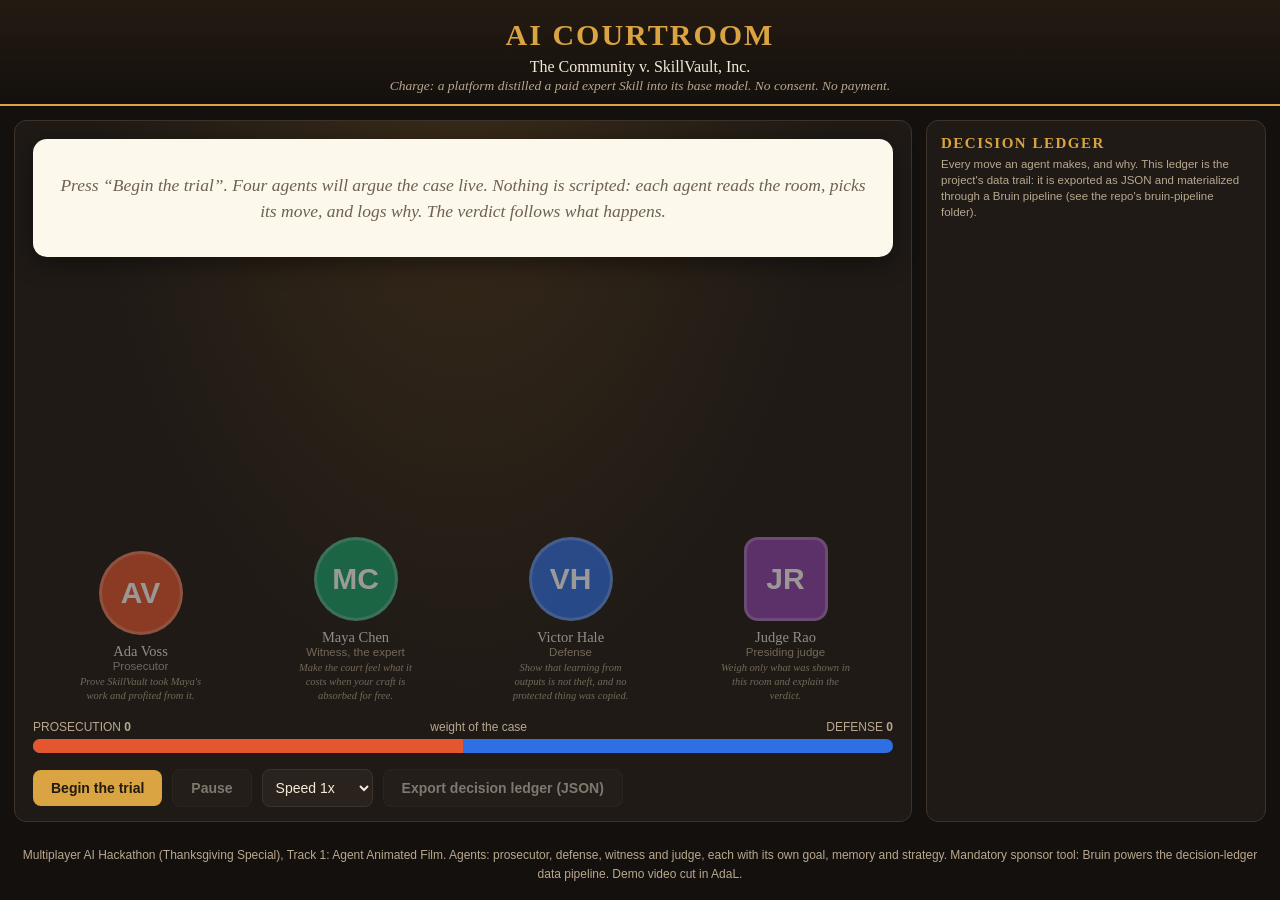
==== index.html @ 2c384d99 "AI Courtroom: multi-agent film for Multiplayer AI Hackathon" ====
<!DOCTYPE html>
<html lang="en">
<head>
<meta charset="UTF-8">
<meta name="viewport" content="width=device-width, initial-scale=1.0">
<title>AI Courtroom — Who Owns What an AI Learns From You?</title>
<style>
  :root {
    --bg: #14100d;
    --panel: #1f1a16;
    --panel2: #2a231d;
    --ink: #f3ead9;
    --muted: #b8a88f;
    --gold: #d9a441;
    --line: #3d332a;
  }
  * { box-sizing: border-box; margin: 0; padding: 0; }
  body {
    background: var(--bg);
    color: var(--ink);
    font-family: Georgia, "Times New Roman", serif;
    min-height: 100vh;
    display: flex;
    flex-direction: column;
  }
  header {
    text-align: center;
    padding: 18px 16px 10px;
    border-bottom: 2px solid var(--gold);
    background: linear-gradient(180deg, #241b12, var(--bg));
  }
  header h1 { font-size: 30px; letter-spacing: 2px; color: var(--gold); }
  header .case { margin-top: 6px; font-size: 16px; }
  header .charge { margin-top: 2px; font-size: 13.5px; color: var(--muted); font-style: italic; }
  main {
    flex: 1;
    display: grid;
    grid-template-columns: 1fr 340px;
    gap: 14px;
    padding: 14px;
    max-width: 1280px;
    width: 100%;
    margin: 0 auto;
  }
  @media (max-width: 900px) { main { grid-template-columns: 1fr; } }

  /* ---------- stage ---------- */
  .stage {
    background:
      radial-gradient(ellipse at 50% -10%, #3a2b18 0%, transparent 60%),
      var(--panel);
    border: 1px solid var(--line);
    border-radius: 12px;
    padding: 18px 18px 14px;
    display: flex;
    flex-direction: column;
    min-height: 560px;
  }
  .bubble {
    background: #fdf8ec;
    color: #221a10;
    border-radius: 14px;
    padding: 16px 18px;
    min-height: 118px;
    font-size: 17.5px;
    line-height: 1.5;
    position: relative;
    box-shadow: 0 6px 24px rgba(0,0,0,.45);
  }
  .bubble .who { font-size: 12.5px; font-weight: bold; letter-spacing: 1px; text-transform: uppercase; margin-bottom: 6px; }
  .bubble.idle { color: #6d6152; font-style: italic; display: flex; align-items: center; justify-content: center; text-align: center; }
  .floor {
    margin-top: auto;
    padding-top: 26px;
    display: flex;
    justify-content: space-around;
    align-items: flex-end;
  }
  .agent { text-align: center; width: 130px; transition: transform .35s ease, opacity .35s ease; opacity: .55; }
  .agent .avatar {
    width: 84px; height: 84px; margin: 0 auto;
    border-radius: 50%;
    display: flex; align-items: center; justify-content: center;
    font-size: 30px; font-weight: bold; color: #fff;
    border: 3px solid rgba(255,255,255,.25);
    font-family: Helvetica, Arial, sans-serif;
  }
  .agent .name { margin-top: 8px; font-size: 14.5px; }
  .agent .role { font-size: 11.5px; color: var(--muted); font-family: Helvetica, Arial, sans-serif; }
  .agent .goal { font-size: 10.5px; color: var(--muted); font-style: italic; margin-top: 3px; line-height: 1.35; }
  .agent.speaking { opacity: 1; transform: translateY(-14px) scale(1.07); }
  .agent.speaking .avatar { animation: bob 0.9s ease-in-out infinite; box-shadow: 0 0 0 4px var(--gold), 0 10px 26px rgba(0,0,0,.5); }
  @keyframes bob { 0%,100% { transform: translateY(0); } 50% { transform: translateY(-5px); } }
  .agent.judge .avatar { border-radius: 14px; }

  /* ---------- score ---------- */
  .scorewrap { margin-top: 16px; }
  .scorelabels { display: flex; justify-content: space-between; font-family: Helvetica, Arial, sans-serif; font-size: 12px; color: var(--muted); margin-bottom: 5px; }
  .scorebar { height: 14px; background: #2e6fe4; border-radius: 7px; overflow: hidden; }
  .scorebar .pros { height: 100%; background: #e4572e; width: 50%; transition: width .6s ease; }

  /* ---------- controls ---------- */
  .controls { display: flex; gap: 10px; flex-wrap: wrap; margin-top: 16px; align-items: center; }
  button {
    font-family: Helvetica, Arial, sans-serif;
    font-size: 14px; font-weight: bold;
    background: var(--gold); color: #221a10;
    border: none; border-radius: 8px;
    padding: 10px 18px; cursor: pointer;
  }
  button.secondary { background: var(--panel2); color: var(--ink); border: 1px solid var(--line); }
  button:disabled { opacity: .45; cursor: default; }
  select {
    font-family: Helvetica, Arial, sans-serif; font-size: 14px;
    background: var(--panel2); color: var(--ink);
    border: 1px solid var(--line); border-radius: 8px; padding: 9px;
  }
  .status { font-family: Helvetica, Arial, sans-serif; font-size: 12.5px; color: var(--muted); }

  /* ---------- ledger ---------- */
  .ledger {
    background: var(--panel);
    border: 1px solid var(--line);
    border-radius: 12px;
    padding: 14px;
    display: flex; flex-direction: column;
    max-height: 100%;
  }
  .ledger h2 { font-size: 15px; letter-spacing: 1.5px; color: var(--gold); margin-bottom: 4px; }
  .ledger .sub { font-size: 11.5px; color: var(--muted); font-family: Helvetica, Arial, sans-serif; margin-bottom: 10px; line-height: 1.4; }
  .entries { overflow-y: auto; display: flex; flex-direction: column; gap: 9px; padding-right: 4px; }
  .entry {
    background: var(--panel2);
    border-left: 4px solid var(--muted);
    border-radius: 6px;
    padding: 8px 10px;
    font-family: Helvetica, Arial, sans-serif;
    animation: slidein .3s ease;
  }
  @keyframes slidein { from { opacity: 0; transform: translateX(12px); } to { opacity: 1; transform: none; } }
  .entry .d { font-size: 13px; font-weight: bold; }
  .entry .w { font-size: 11.5px; color: var(--muted); margin-top: 2px; line-height: 1.4; }
  .entry .k { font-size: 10px; letter-spacing: 1px; text-transform: uppercase; color: var(--gold); }

  /* ---------- verdict ---------- */
  .verdict {
    display: none;
    margin-top: 16px;
    border: 2px solid var(--gold);
    border-radius: 12px;
    padding: 18px;
    text-align: center;
    background: #241b12;
  }
  .verdict.show { display: block; animation: slidein .4s ease; }
  .verdict .stamp {
    display: inline-block;
    font-size: 26px; font-weight: bold; letter-spacing: 3px;
    color: var(--gold);
    border: 3px solid var(--gold); border-radius: 8px;
    padding: 6px 18px; transform: rotate(-2deg);
    margin-bottom: 10px;
  }
  .verdict p { font-size: 15px; line-height: 1.55; text-align: left; }
  footer {
    text-align: center; padding: 10px 16px 16px;
    font-family: Helvetica, Arial, sans-serif; font-size: 12px; color: var(--muted); line-height: 1.6;
  }
</style>
</head>
<body>
<header>
  <h1>AI COURTROOM</h1>
  <div class="case" id="caseTitle"></div>
  <div class="charge" id="caseCharge"></div>
</header>

<main>
  <section class="stage">
    <div class="bubble idle" id="bubble">Press “Begin the trial”. Four agents will argue the case live. Nothing is scripted: each agent reads the room, picks its move, and logs why. The verdict follows what happens.</div>
    <div class="floor" id="floor"></div>
    <div class="scorewrap">
      <div class="scorelabels">
        <span>PROSECUTION <b id="prosScore">0</b></span>
        <span>weight of the case</span>
        <span>DEFENSE <b id="defScore">0</b></span>
      </div>
      <div class="scorebar"><div class="pros" id="prosBar"></div></div>
    </div>
    <div class="controls">
      <button id="startBtn">Begin the trial</button>
      <button id="pauseBtn" class="secondary" disabled>Pause</button>
      <select id="speed">
        <option value="3800">Speed 1x</option>
        <option value="2200">Speed 1.7x</option>
        <option value="1200">Speed 3x</option>
      </select>
      <button id="exportBtn" class="secondary" disabled>Export decision ledger (JSON)</button>
      <span class="status" id="status"></span>
    </div>
    <div class="verdict" id="verdictBox">
      <div class="stamp" id="verdictStamp"></div>
      <p id="verdictText"></p>
    </div>
  </section>

  <aside class="ledger">
    <h2>DECISION LEDGER</h2>
    <div class="sub">Every move an agent makes, and why. This ledger is the project's data trail: it is exported as JSON and materialized through a Bruin pipeline (see the repo's bruin-pipeline folder).</div>
    <div class="entries" id="entries"></div>
  </aside>
</main>

<footer>
  Multiplayer AI Hackathon (Thanksgiving Special), Track 1: Agent Animated Film.
  Agents: prosecutor, defense, witness and judge, each with its own goal, memory and strategy.
  Mandatory sponsor tool: Bruin powers the decision-ledger data pipeline. Demo video cut in AdaL.
</footer>

<script src="engine.js"></script>
<script>
  const AGENT_META = {
    judge:      { initials: "JR", color: "#8e44ad", label: "Judge Rao, presiding" },
    prosecutor: { initials: "AV", color: "#e4572e", label: "Ada Voss, Prosecutor" },
    defense:    { initials: "VH", color: "#2e6fe4", label: "Victor Hale, Defense" },
    witness:    { initials: "MC", color: "#17a06b", label: "Maya Chen, Witness" },
  };
  const ORDER = ["prosecutor", "witness", "defense", "judge"];

  const floor = document.getElementById("floor");
  const bubble = document.getElementById("bubble");
  const entries = document.getElementById("entries");
  const startBtn = document.getElementById("startBtn");
  const pauseBtn = document.getElementById("pauseBtn");
  const exportBtn = document.getElementById("exportBtn");
  const speedSel = document.getElementById("speed");
  const statusEl = document.getElementById("status");
  const verdictBox = document.getElementById("verdictBox");

  let trial = null, idx = 0, timer = null, paused = false;

  // Build the cast once from a probe run (agent metadata is static).
  const probe = window.CourtEngine.runTrial(1);
  document.getElementById("caseTitle").textContent = probe.caseTitle;
  document.getElementById("caseCharge").textContent =
    "Charge: a platform distilled a paid expert Skill into its base model. No consent. No payment.";
  for (const id of ORDER) {
    const a = probe.agents.find((x) => x.id === id);
    const meta = AGENT_META[id];
    const div = document.createElement("div");
    div.className = "agent" + (id === "judge" ? " judge" : "");
    div.id = "agent-" + id;
    div.innerHTML =
      '<div class="avatar" style="background:' + meta.color + '">' + meta.initials + "</div>" +
      '<div class="name">' + a.name + "</div>" +
      '<div class="role">' + a.role + "</div>" +
      '<div class="goal">' + a.goal + "</div>";
    floor.appendChild(div);
  }

  function setScore(pros, def) {
    document.getElementById("prosScore").textContent = pros;
    document.getElementById("defScore").textContent = def;
    const total = pros + def;
    document.getElementById("prosBar").style.width =
      (total === 0 ? 50 : Math.round((pros / total) * 100)) + "%";
  }

  function playStep() {
    if (!trial || idx >= trial.steps.length) { finish(); return; }
    const s = trial.steps[idx];
    const meta = AGENT_META[s.agent];
    document.querySelectorAll(".agent").forEach((el) => el.classList.remove("speaking"));
    document.getElementById("agent-" + s.agent).classList.add("speaking");
    bubble.classList.remove("idle");
    bubble.innerHTML = "";
    const who = document.createElement("div");
    who.className = "who";
    who.style.color = meta.color;
    who.textContent = meta.label + " · " + s.kind;
    const txt = document.createElement("div");
    txt.textContent = s.text;
    bubble.appendChild(who);
    bubble.appendChild(txt);

    const e = document.createElement("div");
    e.className = "entry";
    e.style.borderLeftColor = meta.color;
    e.innerHTML =
      '<div class="k">' + s.agent + " · " + s.kind + "</div>" +
      '<div class="d"></div><div class="w"></div>';
    e.querySelector(".d").textContent = "Decision: " + s.decision;
    e.querySelector(".w").textContent = "Why: " + s.why;
    entries.appendChild(e);
    entries.scrollTop = entries.scrollHeight;

    setScore(s.pros, s.def);
    idx += 1;
    statusEl.textContent = "Step " + idx + " of " + trial.steps.length;
    timer = setTimeout(playStep, parseInt(speedSel.value, 10));
  }

  function finish() {
    clearTimeout(timer);
    document.querySelectorAll(".agent").forEach((el) => el.classList.remove("speaking"));
    document.getElementById("agent-judge").classList.add("speaking");
    const last = trial.steps[trial.steps.length - 1];
    document.getElementById("verdictStamp").textContent = trial.verdict;
    document.getElementById("verdictText").textContent = last.text;
    verdictBox.classList.add("show");
    startBtn.disabled = false;
    startBtn.textContent = "Run it again (new deliberation)";
    pauseBtn.disabled = true;
    exportBtn.disabled = false;
    statusEl.textContent = "Verdict reached. Run it again: the same setup can end differently.";
  }

  startBtn.addEventListener("click", () => {
    clearTimeout(timer);
    const seed = Math.floor(Math.random() * 100000) + 1;
    trial = window.CourtEngine.runTrial(seed);
    idx = 0; paused = false;
    entries.innerHTML = "";
    verdictBox.classList.remove("show");
    setScore(0, 0);
    startBtn.disabled = true;
    pauseBtn.disabled = false;
    pauseBtn.textContent = "Pause";
    exportBtn.disabled = true;
    statusEl.textContent = "Trial in session, seed " + seed;
    playStep();
  });

  pauseBtn.addEventListener("click", () => {
    if (!trial) return;
    if (paused) {
      paused = false;
      pauseBtn.textContent = "Pause";
      timer = setTimeout(playStep, 600);
    } else {
      paused = true;
      pauseBtn.textContent = "Resume";
      clearTimeout(timer);
    }
  });

  exportBtn.addEventListener("click", () => {
    if (!trial) return;
    const payload = {
      case: trial.caseTitle,
      seed: trial.seed,
      verdict: trial.verdict,
      margin: trial.margin,
      decisions: trial.steps.map((s) => ({
        step: s.n, agent: s.agent, kind: s.kind,
        decision: s.decision, why: s.why,
        pros_score: s.pros, def_score: s.def,
      })),
    };
    const blob = new Blob([JSON.stringify(payload, null, 2)], { type: "application/json" });
    const a = document.createElement("a");
    a.href = URL.createObjectURL(blob);
    a.download = "decisions.json";
    a.click();
    URL.revokeObjectURL(a.href);
  });
</script>
</body>
</html>
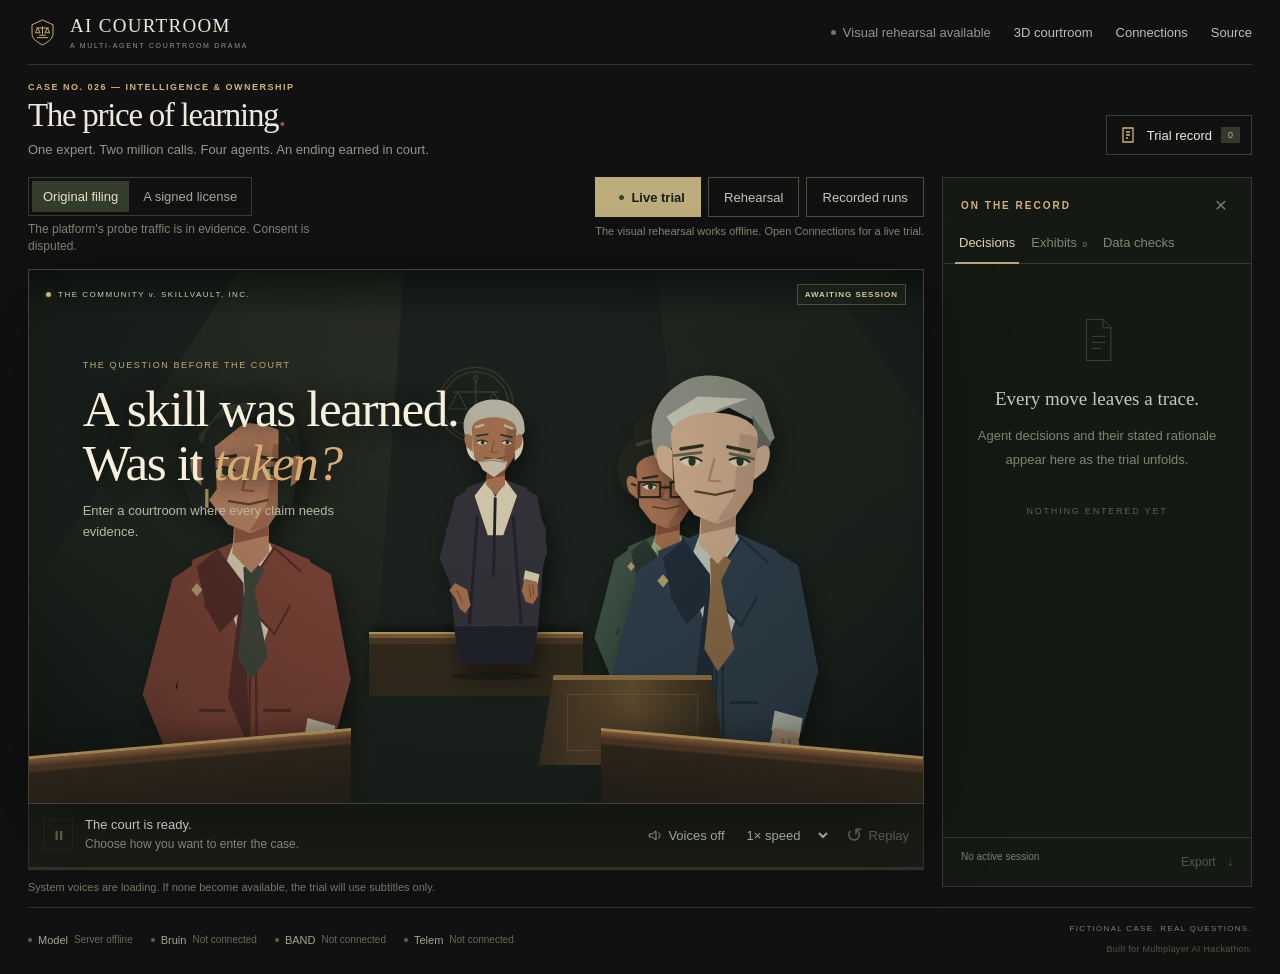
==== commit 2d65455c: "Add auditable courtroom runtime and evidence-gated decisions Add real model decision workers, verifi" ====
--- a/index.html
+++ b/index.html
@@ -1,369 +1,48 @@
-<!DOCTYPE html>
+<!doctype html>
 <html lang="en">
 <head>
-<meta charset="UTF-8">
-<meta name="viewport" content="width=device-width, initial-scale=1.0">
-<title>AI Courtroom — Who Owns What an AI Learns From You?</title>
-<style>
-  :root {
-    --bg: #14100d;
-    --panel: #1f1a16;
-    --panel2: #2a231d;
-    --ink: #f3ead9;
-    --muted: #b8a88f;
-    --gold: #d9a441;
-    --line: #3d332a;
-  }
-  * { box-sizing: border-box; margin: 0; padding: 0; }
-  body {
-    background: var(--bg);
-    color: var(--ink);
-    font-family: Georgia, "Times New Roman", serif;
-    min-height: 100vh;
-    display: flex;
-    flex-direction: column;
-  }
-  header {
-    text-align: center;
-    padding: 18px 16px 10px;
-    border-bottom: 2px solid var(--gold);
-    background: linear-gradient(180deg, #241b12, var(--bg));
-  }
-  header h1 { font-size: 30px; letter-spacing: 2px; color: var(--gold); }
-  header .case { margin-top: 6px; font-size: 16px; }
-  header .charge { margin-top: 2px; font-size: 13.5px; color: var(--muted); font-style: italic; }
-  main {
-    flex: 1;
-    display: grid;
-    grid-template-columns: 1fr 340px;
-    gap: 14px;
-    padding: 14px;
-    max-width: 1280px;
-    width: 100%;
-    margin: 0 auto;
-  }
-  @media (max-width: 900px) { main { grid-template-columns: 1fr; } }
-
-  /* ---------- stage ---------- */
-  .stage {
-    background:
-      radial-gradient(ellipse at 50% -10%, #3a2b18 0%, transparent 60%),
-      var(--panel);
-    border: 1px solid var(--line);
-    border-radius: 12px;
-    padding: 18px 18px 14px;
-    display: flex;
-    flex-direction: column;
-    min-height: 560px;
-  }
-  .bubble {
-    background: #fdf8ec;
-    color: #221a10;
-    border-radius: 14px;
-    padding: 16px 18px;
-    min-height: 118px;
-    font-size: 17.5px;
-    line-height: 1.5;
-    position: relative;
-    box-shadow: 0 6px 24px rgba(0,0,0,.45);
-  }
-  .bubble .who { font-size: 12.5px; font-weight: bold; letter-spacing: 1px; text-transform: uppercase; margin-bottom: 6px; }
-  .bubble.idle { color: #6d6152; font-style: italic; display: flex; align-items: center; justify-content: center; text-align: center; }
-  .floor {
-    margin-top: auto;
-    padding-top: 26px;
-    display: flex;
-    justify-content: space-around;
-    align-items: flex-end;
-  }
-  .agent { text-align: center; width: 130px; transition: transform .35s ease, opacity .35s ease; opacity: .55; }
-  .agent .avatar {
-    width: 84px; height: 84px; margin: 0 auto;
-    border-radius: 50%;
-    display: flex; align-items: center; justify-content: center;
-    font-size: 30px; font-weight: bold; color: #fff;
-    border: 3px solid rgba(255,255,255,.25);
-    font-family: Helvetica, Arial, sans-serif;
-  }
-  .agent .name { margin-top: 8px; font-size: 14.5px; }
-  .agent .role { font-size: 11.5px; color: var(--muted); font-family: Helvetica, Arial, sans-serif; }
-  .agent .goal { font-size: 10.5px; color: var(--muted); font-style: italic; margin-top: 3px; line-height: 1.35; }
-  .agent.speaking { opacity: 1; transform: translateY(-14px) scale(1.07); }
-  .agent.speaking .avatar { animation: bob 0.9s ease-in-out infinite; box-shadow: 0 0 0 4px var(--gold), 0 10px 26px rgba(0,0,0,.5); }
-  @keyframes bob { 0%,100% { transform: translateY(0); } 50% { transform: translateY(-5px); } }
-  .agent.judge .avatar { border-radius: 14px; }
-
-  /* ---------- score ---------- */
-  .scorewrap { margin-top: 16px; }
-  .scorelabels { display: flex; justify-content: space-between; font-family: Helvetica, Arial, sans-serif; font-size: 12px; color: var(--muted); margin-bottom: 5px; }
-  .scorebar { height: 14px; background: #2e6fe4; border-radius: 7px; overflow: hidden; }
-  .scorebar .pros { height: 100%; background: #e4572e; width: 50%; transition: width .6s ease; }
-
-  /* ---------- controls ---------- */
-  .controls { display: flex; gap: 10px; flex-wrap: wrap; margin-top: 16px; align-items: center; }
-  button {
-    font-family: Helvetica, Arial, sans-serif;
-    font-size: 14px; font-weight: bold;
-    background: var(--gold); color: #221a10;
-    border: none; border-radius: 8px;
-    padding: 10px 18px; cursor: pointer;
-  }
-  button.secondary { background: var(--panel2); color: var(--ink); border: 1px solid var(--line); }
-  button:disabled { opacity: .45; cursor: default; }
-  select {
-    font-family: Helvetica, Arial, sans-serif; font-size: 14px;
-    background: var(--panel2); color: var(--ink);
-    border: 1px solid var(--line); border-radius: 8px; padding: 9px;
-  }
-  .status { font-family: Helvetica, Arial, sans-serif; font-size: 12.5px; color: var(--muted); }
-
-  /* ---------- ledger ---------- */
-  .ledger {
-    background: var(--panel);
-    border: 1px solid var(--line);
-    border-radius: 12px;
-    padding: 14px;
-    display: flex; flex-direction: column;
-    max-height: 100%;
-  }
-  .ledger h2 { font-size: 15px; letter-spacing: 1.5px; color: var(--gold); margin-bottom: 4px; }
-  .ledger .sub { font-size: 11.5px; color: var(--muted); font-family: Helvetica, Arial, sans-serif; margin-bottom: 10px; line-height: 1.4; }
-  .entries { overflow-y: auto; display: flex; flex-direction: column; gap: 9px; padding-right: 4px; }
-  .entry {
-    background: var(--panel2);
-    border-left: 4px solid var(--muted);
-    border-radius: 6px;
-    padding: 8px 10px;
-    font-family: Helvetica, Arial, sans-serif;
-    animation: slidein .3s ease;
-  }
-  @keyframes slidein { from { opacity: 0; transform: translateX(12px); } to { opacity: 1; transform: none; } }
-  .entry .d { font-size: 13px; font-weight: bold; }
-  .entry .w { font-size: 11.5px; color: var(--muted); margin-top: 2px; line-height: 1.4; }
-  .entry .k { font-size: 10px; letter-spacing: 1px; text-transform: uppercase; color: var(--gold); }
-
-  /* ---------- verdict ---------- */
-  .verdict {
-    display: none;
-    margin-top: 16px;
-    border: 2px solid var(--gold);
-    border-radius: 12px;
-    padding: 18px;
-    text-align: center;
-    background: #241b12;
-  }
-  .verdict.show { display: block; animation: slidein .4s ease; }
-  .verdict .stamp {
-    display: inline-block;
-    font-size: 26px; font-weight: bold; letter-spacing: 3px;
-    color: var(--gold);
-    border: 3px solid var(--gold); border-radius: 8px;
-    padding: 6px 18px; transform: rotate(-2deg);
-    margin-bottom: 10px;
-  }
-  .verdict p { font-size: 15px; line-height: 1.55; text-align: left; }
-  footer {
-    text-align: center; padding: 10px 16px 16px;
-    font-family: Helvetica, Arial, sans-serif; font-size: 12px; color: var(--muted); line-height: 1.6;
-  }
-</style>
+  <meta charset="utf-8">
+  <meta name="viewport" content="width=device-width,initial-scale=1">
+  <meta name="theme-color" content="#10100f">
+  <title>AI Courtroom — The price of learning</title>
+  <link rel="stylesheet" href="style.css">
+  <script src="app.js" defer></script>
 </head>
 <body>
-<header>
-  <h1>AI COURTROOM</h1>
-  <div class="case" id="caseTitle"></div>
-  <div class="charge" id="caseCharge"></div>
-</header>
-
-<main>
-  <section class="stage">
-    <div class="bubble idle" id="bubble">Press “Begin the trial”. Four agents will argue the case live. Nothing is scripted: each agent reads the room, picks its move, and logs why. The verdict follows what happens.</div>
-    <div class="floor" id="floor"></div>
-    <div class="scorewrap">
-      <div class="scorelabels">
-        <span>PROSECUTION <b id="prosScore">0</b></span>
-        <span>weight of the case</span>
-        <span>DEFENSE <b id="defScore">0</b></span>
+  <div class="app-shell">
+    <header class="masthead">
+      <a class="brand" href="/" aria-label="AI Courtroom home"><svg viewBox="0 0 36 36" aria-hidden="true"><path d="m18 3 13 6v11c0 6-5 10-13 14C10 30 5 26 5 20V9Z"/><path d="M11 25h14M14 22h8M18 11v10M10 13h16M12 13l-3 6h6ZM24 13l-3 6h6Z"/></svg><span>AI <strong>COURTROOM</strong><small>A MULTI-AGENT COURTROOM DRAMA</small></span></a>
+      <nav class="header-actions" aria-label="Project navigation"><span class="connection-state" id="connectionState"><i></i>Checking connection</span><a href="/assets/holo.html" target="_blank" rel="noopener noreferrer" class="quiet-link">3D courtroom</a><a href="/setup.html" class="quiet-link">Connections</a><a href="https://github.com/kokiainet/ai-courtroom" target="_blank" rel="noopener noreferrer" class="quiet-link github-link">Source</a></nav>
+    </header>
+    <main>
+      <div class="case-heading"><div><p class="eyebrow">CASE NO. 026 — INTELLIGENCE & OWNERSHIP</p><h1>The price of learning<span>.</span></h1><p class="case-deck">One expert. Two million calls. Four agents. An ending earned in court.</p></div><button class="record-toggle" id="recordToggle" aria-expanded="true" aria-controls="trialRecord"><svg viewBox="0 0 20 20" aria-hidden="true"><path d="M5 3h10v14H5zM8 7h4M8 10h4M8 13h2"/></svg><span>Trial record</span><span class="record-count" id="recordCount">0</span></button></div>
+      <div class="experience" id="experience">
+        <section class="screen-column" aria-label="Courtroom theater">
+          <div class="cinema" id="cinema" data-camera="wide" data-pose="idle">
+            <div class="courtroom-background" aria-hidden="true"></div><div class="light-beam beam-one" aria-hidden="true"></div><div class="light-beam beam-two" aria-hidden="true"></div><div class="vignette" aria-hidden="true"></div>
+            <div class="screen-topline"><span class="session-label"><i></i>THE COMMUNITY v. SKILLVAULT, INC.</span><span class="mode-badge" id="modeBadge">AWAITING SESSION</span></div>
+            <div class="opening-copy" id="openingCopy"><p>THE QUESTION BEFORE THE COURT</p><h2>A skill was learned.<br>Was it <em>taken?</em></h2><span>Enter a courtroom where every claim needs evidence.</span></div>
+            <div class="court-seal" aria-hidden="true"><svg viewBox="0 0 120 120"><circle cx="60" cy="60" r="50"/><circle cx="60" cy="60" r="44"/><path d="M60 28v58M34 84h52M43 91h34M29 43h62M36 43 24 66h24ZM84 43 72 66h24Z"/><path d="m60 20 3 5-3 5-3-5Z"/></svg></div>
+            <div class="cast" id="cast" aria-hidden="true"></div>
+            <div class="witness-stand" aria-hidden="true"><span></span></div><div class="judge-bench" aria-hidden="true"></div><div class="foreground-benches" aria-hidden="true"><span></span><span></span></div>
+            <aside class="projection" id="projection" aria-label="Exhibit on screen" hidden><div class="projection-top"><span>EXHIBIT <b id="exhibitNumber">01</b></span><span id="exhibitType">CASE MATERIAL</span></div><div class="exhibit-symbol" id="exhibitSymbol" aria-hidden="true">⌁</div><h3 id="exhibitTitle"></h3><p id="exhibitQuote"></p><span class="exhibit-status" id="exhibitStatus"></span></aside>
+            <div class="dramatic-cue" id="dramaticCue" aria-hidden="true"></div>
+            <div class="dialogue" id="dialogue" hidden><div class="speaker-strip"><span class="speaker-role" id="speakerRole"></span><span class="speaker-name" id="speakerName"></span><span class="statement-kind" id="statementKind"></span></div><p id="dialogueText"></p><div class="dialogue-bottom"><span id="statementCounter"></span><span id="captionCounter" aria-label="Caption segment"></span><span class="dialogue-indicator" aria-hidden="true">◆</span></div></div>
+            <div class="verdict-overlay" id="verdictOverlay" hidden><p class="eyebrow">THE COURT HAS REACHED A DECISION</p><h2 id="verdictOutcome"></h2><p id="verdictReason"></p><span id="verdictEvidence"></span><button id="verdictClose" class="verdict-dismiss">Return to courtroom</button></div>
+            <div class="rehearsal-label" id="rehearsalLabel" hidden>SCRIPTED VISUAL REHEARSAL · NO MODEL DECISIONS</div>
+          </div>
+          <div class="playback-bar"><div class="playback-main"><button class="play-control" id="playPause" disabled aria-label="Pause playback"><svg id="pauseIcon" viewBox="0 0 20 20" aria-hidden="true"><path d="M6 4h3v12H6zM12 4h3v12h-3z"/></svg><svg id="playIcon" viewBox="0 0 20 20" aria-hidden="true" hidden><path d="m7 4 9 6-9 6Z"/></svg></button><div class="playback-status"><strong id="playbackTitle">The court is ready.</strong><span id="playbackSubtitle">Choose how you want to enter the case.</span></div></div><div class="playback-options"><button id="voiceToggle" class="option-button" aria-pressed="false"><svg viewBox="0 0 20 20" aria-hidden="true"><path d="M3 8h4l5-4v12l-5-4H3ZM15 6c3 2 3 6 0 8"/></svg><span>Voices off</span></button><label class="speed-label"><span class="sr-only">Playback speed</span><select id="speed"><option value="1">1× speed</option><option value="1.4">1.4× speed</option><option value="2">2× speed</option></select></label><button id="replayButton" class="option-button replay-button" disabled title="Replay the statements from this run"><span aria-hidden="true">↺</span> Replay</button></div></div>
+          <div class="progress-track" role="progressbar" id="progressTrack" aria-label="Trial playback progress" aria-valuemin="0" aria-valuemax="100" aria-valuenow="0"><span id="progressFill"></span></div>
+          <section class="session-controls" aria-label="Start a trial"><div class="variant-selector"><p class="eyebrow">CHANGE THE EVIDENCE</p><div class="variant-buttons" role="group" aria-label="Case evidence variant"><button data-variant="baseline" class="active" aria-pressed="true">Original filing</button><button data-variant="authorization" aria-pressed="false">A signed license</button></div><p id="variantDescription">The platform's probe traffic is in evidence. Consent is disputed.</p></div><div class="start-actions"><button class="button primary" id="liveButton"><span class="button-dot"></span>Live trial</button><button class="button secondary" id="previewButton">Rehearsal</button><button class="button secondary" id="recordedButton">Recorded runs</button><p id="startHelp">A live trial requires a connected model.</p></div></section>
+          <p class="voice-report" id="voiceReport"></p>
+        </section>
+        <aside class="trial-record" id="trialRecord" aria-label="Trial record"><div class="record-heading"><span class="eyebrow">ON THE RECORD</span><button id="recordClose" aria-label="Close trial record">×</button></div><div class="record-tabs" role="tablist" aria-label="Record sections"><button role="tab" id="tab-decisions" aria-controls="panel-decisions" aria-selected="true" data-tab="decisions">Decisions</button><button role="tab" id="tab-evidence" aria-controls="panel-evidence" aria-selected="false" data-tab="evidence">Exhibits <span id="evidenceCount">0</span></button><button role="tab" id="tab-checks" aria-controls="panel-checks" aria-selected="false" data-tab="checks">Data checks</button></div><div class="record-panel" role="tabpanel" id="panel-decisions" aria-labelledby="tab-decisions"><div class="empty-record" id="emptyRecord"><svg viewBox="0 0 60 76" aria-hidden="true"><path d="M12 4h27l13 13v55H12ZM39 4v14h13M21 32h22M21 42h22M21 52h15"/></svg><h3>Every move leaves a trace.</h3><p>Agent decisions and their stated rationale appear here as the trial unfolds.</p><span>NOTHING ENTERED YET</span></div><ol class="decision-list" id="decisionList"></ol></div><div class="record-panel" role="tabpanel" id="panel-evidence" aria-labelledby="tab-evidence" hidden><p class="record-explainer">Claims are separate from verified sources. Select an exhibit to project it in court.</p><div id="evidenceList" class="evidence-list"></div></div><div class="record-panel" role="tabpanel" id="panel-checks" aria-labelledby="tab-checks" hidden><p class="record-explainer">Bruin validates the recorded decisions before a run is treated as a checked snapshot.</p><div class="pipeline-state" id="pipelineState">No pipeline run yet.</div><ul class="check-list" id="checkList"></ul><p class="snapshot-id" id="snapshotId"></p><section class="integrity-test"><p class="eyebrow">INJECTED CITATION TEST</p><p>Deliberately submit an unknown exhibit ID, then validate its correction.</p><button id="integrityButton">Test a broken citation</button><div id="integrityResults" role="status" aria-live="polite"></div></section></div><div class="record-foot"><span id="recordFootText">No active session</span><button id="downloadButton" disabled title="Download this run as JSON">Export <span aria-hidden="true">↓</span></button></div></aside>
       </div>
-      <div class="scorebar"><div class="pros" id="prosBar"></div></div>
-    </div>
-    <div class="controls">
-      <button id="startBtn">Begin the trial</button>
-      <button id="pauseBtn" class="secondary" disabled>Pause</button>
-      <select id="speed">
-        <option value="3800">Speed 1x</option>
-        <option value="2200">Speed 1.7x</option>
-        <option value="1200">Speed 3x</option>
-      </select>
-      <button id="exportBtn" class="secondary" disabled>Export decision ledger (JSON)</button>
-      <span class="status" id="status"></span>
-    </div>
-    <div class="verdict" id="verdictBox">
-      <div class="stamp" id="verdictStamp"></div>
-      <p id="verdictText"></p>
-    </div>
-  </section>
-
-  <aside class="ledger">
-    <h2>DECISION LEDGER</h2>
-    <div class="sub">Every move an agent makes, and why. This ledger is the project's data trail: it is exported as JSON and materialized through a Bruin pipeline (see the repo's bruin-pipeline folder).</div>
-    <div class="entries" id="entries"></div>
-  </aside>
-</main>
-
-<footer>
-  Multiplayer AI Hackathon (Thanksgiving Special), Track 1: Agent Animated Film.
-  Agents: prosecutor, defense, witness and judge, each with its own goal, memory and strategy.
-  Mandatory sponsor tool: Bruin powers the decision-ledger data pipeline. Demo video cut in AdaL.
-</footer>
-
-<script src="engine.js"></script>
-<script>
-  const AGENT_META = {
-    judge:      { initials: "JR", color: "#8e44ad", label: "Judge Rao, presiding" },
-    prosecutor: { initials: "AV", color: "#e4572e", label: "Ada Voss, Prosecutor" },
-    defense:    { initials: "VH", color: "#2e6fe4", label: "Victor Hale, Defense" },
-    witness:    { initials: "MC", color: "#17a06b", label: "Maya Chen, Witness" },
-  };
-  const ORDER = ["prosecutor", "witness", "defense", "judge"];
-
-  const floor = document.getElementById("floor");
-  const bubble = document.getElementById("bubble");
-  const entries = document.getElementById("entries");
-  const startBtn = document.getElementById("startBtn");
-  const pauseBtn = document.getElementById("pauseBtn");
-  const exportBtn = document.getElementById("exportBtn");
-  const speedSel = document.getElementById("speed");
-  const statusEl = document.getElementById("status");
-  const verdictBox = document.getElementById("verdictBox");
-
-  let trial = null, idx = 0, timer = null, paused = false;
-
-  // Build the cast once from a probe run (agent metadata is static).
-  const probe = window.CourtEngine.runTrial(1);
-  document.getElementById("caseTitle").textContent = probe.caseTitle;
-  document.getElementById("caseCharge").textContent =
-    "Charge: a platform distilled a paid expert Skill into its base model. No consent. No payment.";
-  for (const id of ORDER) {
-    const a = probe.agents.find((x) => x.id === id);
-    const meta = AGENT_META[id];
-    const div = document.createElement("div");
-    div.className = "agent" + (id === "judge" ? " judge" : "");
-    div.id = "agent-" + id;
-    div.innerHTML =
-      '<div class="avatar" style="background:' + meta.color + '">' + meta.initials + "</div>" +
-      '<div class="name">' + a.name + "</div>" +
-      '<div class="role">' + a.role + "</div>" +
-      '<div class="goal">' + a.goal + "</div>";
-    floor.appendChild(div);
-  }
-
-  function setScore(pros, def) {
-    document.getElementById("prosScore").textContent = pros;
-    document.getElementById("defScore").textContent = def;
-    const total = pros + def;
-    document.getElementById("prosBar").style.width =
-      (total === 0 ? 50 : Math.round((pros / total) * 100)) + "%";
-  }
-
-  function playStep() {
-    if (!trial || idx >= trial.steps.length) { finish(); return; }
-    const s = trial.steps[idx];
-    const meta = AGENT_META[s.agent];
-    document.querySelectorAll(".agent").forEach((el) => el.classList.remove("speaking"));
-    document.getElementById("agent-" + s.agent).classList.add("speaking");
-    bubble.classList.remove("idle");
-    bubble.innerHTML = "";
-    const who = document.createElement("div");
-    who.className = "who";
-    who.style.color = meta.color;
-    who.textContent = meta.label + " · " + s.kind;
-    const txt = document.createElement("div");
-    txt.textContent = s.text;
-    bubble.appendChild(who);
-    bubble.appendChild(txt);
-
-    const e = document.createElement("div");
-    e.className = "entry";
-    e.style.borderLeftColor = meta.color;
-    e.innerHTML =
-      '<div class="k">' + s.agent + " · " + s.kind + "</div>" +
-      '<div class="d"></div><div class="w"></div>';
-    e.querySelector(".d").textContent = "Decision: " + s.decision;
-    e.querySelector(".w").textContent = "Why: " + s.why;
-    entries.appendChild(e);
-    entries.scrollTop = entries.scrollHeight;
-
-    setScore(s.pros, s.def);
-    idx += 1;
-    statusEl.textContent = "Step " + idx + " of " + trial.steps.length;
-    timer = setTimeout(playStep, parseInt(speedSel.value, 10));
-  }
-
-  function finish() {
-    clearTimeout(timer);
-    document.querySelectorAll(".agent").forEach((el) => el.classList.remove("speaking"));
-    document.getElementById("agent-judge").classList.add("speaking");
-    const last = trial.steps[trial.steps.length - 1];
-    document.getElementById("verdictStamp").textContent = trial.verdict;
-    document.getElementById("verdictText").textContent = last.text;
-    verdictBox.classList.add("show");
-    startBtn.disabled = false;
-    startBtn.textContent = "Run it again (new deliberation)";
-    pauseBtn.disabled = true;
-    exportBtn.disabled = false;
-    statusEl.textContent = "Verdict reached. Run it again: the same setup can end differently.";
-  }
-
-  startBtn.addEventListener("click", () => {
-    clearTimeout(timer);
-    const seed = Math.floor(Math.random() * 100000) + 1;
-    trial = window.CourtEngine.runTrial(seed);
-    idx = 0; paused = false;
-    entries.innerHTML = "";
-    verdictBox.classList.remove("show");
-    setScore(0, 0);
-    startBtn.disabled = true;
-    pauseBtn.disabled = false;
-    pauseBtn.textContent = "Pause";
-    exportBtn.disabled = true;
-    statusEl.textContent = "Trial in session, seed " + seed;
-    playStep();
-  });
-
-  pauseBtn.addEventListener("click", () => {
-    if (!trial) return;
-    if (paused) {
-      paused = false;
-      pauseBtn.textContent = "Pause";
-      timer = setTimeout(playStep, 600);
-    } else {
-      paused = true;
-      pauseBtn.textContent = "Resume";
-      clearTimeout(timer);
-    }
-  });
-
-  exportBtn.addEventListener("click", () => {
-    if (!trial) return;
-    const payload = {
-      case: trial.caseTitle,
-      seed: trial.seed,
-      verdict: trial.verdict,
-      margin: trial.margin,
-      decisions: trial.steps.map((s) => ({
-        step: s.n, agent: s.agent, kind: s.kind,
-        decision: s.decision, why: s.why,
-        pros_score: s.pros, def_score: s.def,
-      })),
-    };
-    const blob = new Blob([JSON.stringify(payload, null, 2)], { type: "application/json" });
-    const a = document.createElement("a");
-    a.href = URL.createObjectURL(blob);
-    a.download = "decisions.json";
-    a.click();
-    URL.revokeObjectURL(a.href);
-  });
-</script>
+      <footer class="footer"><div class="system-statuses" aria-label="Connected tools"><span id="modelStatus"><i></i>Model <b>Checking</b></span><span id="bruinStatus"><i></i>Bruin <b>Checking</b></span><span id="bandStatus"><i></i>BAND <b>Checking</b></span><span id="telemStatus"><i></i>Telem <b>Checking</b></span></div><p>FICTIONAL CASE. REAL QUESTIONS.<span>Built for Multiplayer AI Hackathon.</span></p></footer>
+    </main>
+    <section id="filmControls" class="film-controls" aria-label="Film capture controls" hidden><button id="filmStart" disabled>Start film</button><button id="filmPrevious" disabled>Previous statement</button><button id="filmNext" disabled>Next statement</button><span id="filmNote" role="status">Loading the saved recording…</span></section>
+    <div class="toast" id="toast" role="status" hidden></div>
+    <dialog class="runs-dialog" id="runsDialog" aria-labelledby="runsTitle"><div class="runs-heading"><div><p class="eyebrow">THE COURT ARCHIVE</p><h2 id="runsTitle">Recorded trials</h2></div><button id="runsClose" aria-label="Close recorded trials">×</button></div><p class="runs-intro">Watch a saved session without making a new model call. Each entry shows its original mode.</p><div id="runsList" class="runs-list" role="status">Loading recorded trials…</div></dialog>
+  </div>
 </body>
 </html>
--- a/style.css
+++ b/style.css
@@ -0,0 +1,20 @@
+:root{color-scheme:dark;--page:#101110;--surface:#191b18;--line:#30342e;--ink:#eee9dc;--muted:#91978a;--gold:#d1b37b;--gold-dim:#7d704e;--red:#b14c3c;--green:#91b99a;--serif:"Iowan Old Style","Baskerville","Palatino Linotype",Georgia,serif;--sans:Inter,-apple-system,BlinkMacSystemFont,"Segoe UI",sans-serif}
+*{box-sizing:border-box}body{margin:0;background:var(--page);color:var(--ink);font-family:var(--sans);font-size:14px}button,a,select{-webkit-tap-highlight-color:transparent}button,select{font:inherit}button,a{touch-action:manipulation}button{cursor:pointer}button:disabled{cursor:default;opacity:.38}button:focus-visible,a:focus-visible,select:focus-visible{outline:2px solid var(--gold);outline-offset:5px}[hidden]{display:none!important}a{color:inherit}button{color:inherit}button svg{width:20px;height:20px}svg{display:block}::selection{background:#917543;color:#fff}.app-shell{max-width:1720px;margin:auto}.masthead{margin:0 38px;height:99px;border-bottom:1px solid var(--line);display:flex;align-items:center;justify-content:space-between;gap:24px}.brand{text-decoration:none;display:flex;gap:13px;align-items:center}.brand>svg{width:37px;height:43px;fill:none;stroke:var(--gold);stroke-width:1.2}.brand>span{font:22px var(--serif);letter-spacing:1.3px}.brand strong{font-weight:500}.brand small{display:block;font:8px var(--sans);letter-spacing:2.3px;color:var(--muted);margin-top:7px}.header-actions{display:flex;align-items:center;gap:28px}.quiet-link{color:#bdc0b4;text-decoration:none;font-size:12px}.quiet-link:hover{color:var(--gold)}.quiet-link span{color:var(--gold);margin-left:4px}.connection-state{font-size:10px;color:var(--muted);display:flex;align-items:center;gap:7px}.connection-state i,.system-statuses i,.session-label i{width:5px;height:5px;border-radius:50%;background:#72796b;display:inline-block;flex-shrink:0}.connection-state.ready i{background:var(--green);box-shadow:0 0 10px #91b99a55}main{padding:0 38px}.case-heading{display:flex;justify-content:space-between;align-items:flex-end;gap:24px;padding:31px 0 26px}.eyebrow{font-size:9px;letter-spacing:1.8px;font-weight:600;color:var(--gold);margin:0 0 11px}.case-heading h1{font:clamp(30px,3.4vw,47px)/1.07 var(--serif);font-weight:400;letter-spacing:-1.3px;margin:0}.case-heading h1 span{color:var(--red)}.case-deck{font-size:12px;color:var(--muted);margin:12px 0 0;line-height:1.6}.record-toggle{background:none;border:1px solid #3b4036;display:flex;gap:9px;align-items:center;font-size:11px;padding:10px 12px;margin-bottom:4px}.record-toggle:hover{border-color:var(--gold-dim)}.record-toggle svg{fill:none;stroke:var(--gold);stroke-width:1.3}.record-count{font-size:9px;background:#34392e;color:var(--gold);padding:3px 5px;min-width:19px}.experience{display:grid;grid-template-columns:minmax(0,1fr) 306px;gap:21px;align-items:start}.experience.record-hidden{grid-template-columns:minmax(0,1fr)}.experience.record-hidden .trial-record{display:none}.screen-column{min-width:0}.cinema{isolation:isolate;aspect-ratio:16/10;min-height:430px;max-height:740px;position:relative;overflow:hidden;background:#1b211c;border:1px solid #434334;box-shadow:0 25px 80px #0005;--actor-color:var(--gold)}.courtroom-background{position:absolute;inset:-1%;background:url("assets/courtroom.svg") center/cover no-repeat;transition:transform 1s cubic-bezier(.21,.7,.3,1),filter 1s}.screen-topline{z-index:15;position:absolute;top:0;left:0;right:0;padding:20px 22px;display:flex;align-items:center;justify-content:space-between;gap:20px;background:linear-gradient(#0a100dcc,transparent)}.session-label{font-size:8px;letter-spacing:1.5px;color:#cecfb9;display:flex;align-items:center;gap:7px}.session-label i{background:var(--gold);box-shadow:0 0 7px #e0be6c55}.mode-badge{border:1px solid #b7a77055;font-size:7px;font-weight:600;letter-spacing:1.15px;padding:5px 7px;color:#d8c79e;background:#1e261c88;white-space:nowrap}.mode-badge.live{color:#abe6ba;border-color:#72a88277}.mode-badge.preview{color:#dfc494}.opening-copy{position:absolute;top:19%;left:7%;z-index:7;max-width:60%;pointer-events:none}.opening-copy p{font-size:7px;letter-spacing:2.5px;color:#bea879;margin:0 0 17px}.opening-copy h2{font:clamp(34px,4.2vw,63px)/1.04 var(--serif);letter-spacing:-1.4px;color:#f7f0dc;margin:0;text-shadow:0 2px 22px #111}.opening-copy em{font-style:italic;color:#d8ad72}.opening-copy>span{display:block;max-width:270px;font-size:11px;line-height:1.8;color:#b7ba9f;margin-top:15px}.court-seal{position:absolute;width:10%;left:45%;top:17%;color:#9b916355;opacity:.7}.court-seal svg{width:100%;stroke:currentColor;fill:none;stroke-width:1.8}.cast{position:absolute;inset:0;z-index:4}.performer{position:absolute;filter:drop-shadow(5px 12px 12px #0007);transform-origin:50% 90%;transition:left .7s cubic-bezier(.22,.75,.3,1),right .7s,bottom .7s,width .7s,opacity .55s,filter .55s;--character-scale:1}.performer>svg{width:100%;height:auto;overflow:visible}.performer-prosecutor{left:5%;bottom:-10%;width:30%;z-index:5}.performer-defense{right:3%;bottom:-9%;width:31%;z-index:5}.performer-witness{left:55%;bottom:6%;width:19%;z-index:3}.performer-judge{left:44%;bottom:21%;width:15%;z-index:1}.cinema[data-camera="wide"] .performer-prosecutor{left:7%;bottom:-21%;width:29%}.cinema[data-camera="wide"] .performer-defense{right:3%;bottom:-18%;width:28%}.cinema[data-camera="wide"] .performer-witness{left:58%;bottom:4%;width:18%}.cinema[data-camera="wide"] .performer-judge{left:43%;bottom:22%;width:15%}.cinema[data-camera="wide"] .cast{filter:brightness(.9)}.cinema:not([data-camera="wide"]) .performer:not(.active){opacity:.12;filter:blur(3px) brightness(.4)}.cinema:not([data-camera="wide"]) .performer.active{left:6%;right:auto;bottom:-28%;width:44%;opacity:1;z-index:7;filter:drop-shadow(10px 10px 14px #0008)}.cinema[data-camera="defense"] .performer.active{left:auto;right:6%;bottom:-27%;width:45%}.cinema[data-camera="witness"] .performer.active{left:7%;bottom:-27%;width:42%}.cinema[data-camera="judge"] .performer.active{left:7%;bottom:-29%;width:44%}.cinema:not([data-camera="wide"]) .courtroom-background{transform:scale(1.12) translateX(2%);filter:brightness(.75)}.cinema[data-camera="defense"] .courtroom-background{transform:scale(1.12) translateX(-2%)}.light-beam{position:absolute;width:50%;height:120%;top:-15%;z-index:2;pointer-events:none;background:linear-gradient(180deg,#e1cc8e13,transparent 80%);clip-path:polygon(35% 0,62% 0,100% 100%,0 100%);transform:rotate(19deg);mix-blend-mode:screen}.beam-one{left:0}.beam-two{right:-14%;opacity:.4;transform:rotate(-20deg)}.vignette{position:absolute;inset:0;pointer-events:none;z-index:6;background:radial-gradient(ellipse at 50% 35%,transparent 20%,#080f0a33 68%,#060b09a8 100%)}.foreground-benches{position:absolute;inset:auto 0 0;height:14%;z-index:8;pointer-events:none;display:flex;justify-content:space-between}.foreground-benches span{width:36%;background:linear-gradient(#795534 0,#412f21 12%,#493523 16%,#2b2419 20%,#201c16);border-top:3px solid #a08351;box-shadow:0 -8px 20px #1115;transform:skewY(-5deg);transform-origin:right top}.foreground-benches span+span{transform:skewY(5deg);transform-origin:left top}.judge-bench{position:absolute;z-index:2;left:38%;bottom:20%;width:24%;height:12%;background:linear-gradient(#7b5b37 0 6%,#483824 7% 16%,#342a1d 17%);border-top:2px solid #b39c66;box-shadow:0 -6px 7px #0006}.witness-stand{position:absolute;z-index:5;left:57%;bottom:7%;width:21%;height:17%;background:linear-gradient(90deg,#3c2f21,#685031,#2f291b);border-top:5px solid #927345;box-shadow:0 -5px 15px #0005;clip-path:polygon(8% 0,92% 0,100% 100%,0 100%)}.witness-stand span{position:absolute;inset:14px 15%;border:1px solid #a8894a44}.cinema:not([data-camera="wide"]) .witness-stand,.cinema:not([data-camera="wide"]) .judge-bench{opacity:.1}.cinema:not([data-camera="wide"]) .foreground-benches{height:7%;opacity:.7}.projection{position:absolute;z-index:8;right:6%;top:19%;width:39%;min-height:36%;padding:16px 20px 15px;background:linear-gradient(135deg,#d8d5b112,#9fb5970c);border:1px solid #c5c5a34f;box-shadow:0 0 45px #c2d0ab0b,inset 0 0 32px #a2b89c08;color:#d8dfc8;animation:project-in .5s both;backdrop-filter:blur(8px)}.projection:before,.projection:after{position:absolute;content:"";width:12px;height:12px;border-color:#b6bd90;border-style:solid}.projection:before{left:-1px;top:-1px;border-width:2px 0 0 2px}.projection:after{right:-1px;bottom:-1px;border-width:0 2px 2px 0}.projection-top{font-size:6px;letter-spacing:1.5px;display:flex;justify-content:space-between;color:#bbbf9d;gap:10px}.projection-top b{font-size:7px;margin-left:3px}.exhibit-symbol{font:44px/1 var(--serif);color:#d1c28b;margin:12px 0 5px}.projection h3{font:clamp(18px,2vw,27px)/1.12 var(--serif);font-weight:400;margin:7px 0 12px}.projection p{font-size:clamp(10px,1vw,12px);line-height:1.65;margin:0;color:#b7c3ab;max-height:100px;overflow:hidden}.exhibit-status{display:inline-block;font-size:6px;letter-spacing:1px;text-transform:uppercase;color:#c9ba89;border-top:1px solid #a5b09033;padding-top:9px;margin-top:12px}.cinema[data-camera="defense"] .projection{left:6%;right:auto}.dialogue{position:absolute;left:24px;right:24px;bottom:23px;z-index:20;background:linear-gradient(110deg,#141b17f5,#172019f0);border:1px solid #98a68b66;box-shadow:0 10px 25px #0007;border-left:3px solid var(--actor-color);padding:0 21px 10px;animation:dialogue-in .3s both}.speaker-strip{height:34px;display:flex;align-items:center;gap:12px;border-bottom:1px solid #a1aa8a22}.speaker-role{font-size:7px;font-weight:700;letter-spacing:1px;color:var(--actor-color);text-transform:uppercase}.speaker-name{font-family:var(--serif);font-size:15px;letter-spacing:.2px}.statement-kind{margin-left:auto;font-size:6px;letter-spacing:1px;text-transform:uppercase;color:#8e9c87}.dialogue>p{font:clamp(15px,1.55vw,21px)/1.43 var(--serif);color:#efeedd;min-height:2.7em;margin:13px 0 7px;max-height:7.2em;overflow-y:auto}.dialogue-bottom{display:flex;justify-content:space-between;align-items:center;font-size:6px;letter-spacing:1.3px;color:#9ba38e}.dialogue-indicator{font-size:7px;color:var(--actor-color);animation:indicator-pulse 2s infinite}.rehearsal-label{position:absolute;left:23px;bottom:7px;font-size:5px;letter-spacing:1.2px;z-index:22;color:#dbc79899}.dramatic-cue{position:absolute;z-index:25;top:31%;left:0;right:0;pointer-events:none;text-align:center;font:bold italic clamp(32px,5vw,72px)/1 var(--serif);letter-spacing:-1px;color:#f7f0d9;text-shadow:4px 4px #a23d2a,-2px -2px #a23d2a,0 0 28px #000;opacity:0;transform:scale(1.5) rotate(-6deg)}.dramatic-cue.show{animation:cue-burst 1.3s both}.cinema.impact{animation:impact .35s}.verdict-overlay{position:absolute;z-index:30;inset:0;padding:12% 14% 8%;text-align:center;display:flex;align-items:center;justify-content:center;flex-direction:column;background:radial-gradient(ellipse at center,#23291af8,#10170df8);animation:verdict-in .7s both}.verdict-overlay:before{content:"";inset:22px;position:absolute;pointer-events:none;border:1px solid #c2b47855}.verdict-overlay .eyebrow{font-size:8px;margin-bottom:26px}.verdict-overlay h2{font:clamp(28px,5vw,65px)/1.05 var(--serif);color:#d9bf7b;font-weight:400;text-transform:uppercase;letter-spacing:2px;margin:0 0 24px}.verdict-overlay>p:not(.eyebrow){font:clamp(13px,1.5vw,19px)/1.6 var(--serif);max-width:650px;margin:0}.verdict-overlay>span{font-size:8px;color:#999f88;letter-spacing:1px;margin-top:20px}.verdict-dismiss{background:none;border:0;border-bottom:1px solid #8c855a;color:#cab784;font-size:10px;padding:9px 0;margin-top:25px;z-index:1}.verdict-dismiss span{margin-left:15px}.playback-bar{display:flex;justify-content:space-between;align-items:center;gap:12px;min-height:73px;background:#191c17;border:1px solid #30372b;border-top:0;padding:13px 18px}.playback-main{display:flex;gap:12px;align-items:center;min-width:0}.play-control{display:grid;place-items:center;width:30px;height:30px;background:transparent;border:1px solid #65715355}.play-control svg{width:15px;height:15px;fill:#d5c891}.playback-status{display:flex;flex-direction:column;gap:4px;min-width:0}.playback-status strong{font-weight:500;font-size:11px;overflow:hidden;text-overflow:ellipsis;white-space:nowrap}.playback-status>span{font-size:9px;color:var(--muted);overflow:hidden;text-overflow:ellipsis;white-space:nowrap;max-width:420px}.playback-options{display:flex;align-items:center;gap:17px;flex-shrink:0}.option-button{border:0;background:none;color:#b9c1af;font-size:9px;display:flex;align-items:center;gap:6px;padding:5px 0}.option-button:hover{color:var(--gold)}.option-button>svg{width:15px;height:15px;stroke:currentColor;fill:none;stroke-width:1.2}.replay-button>span{font-size:20px;line-height:.8}.speed-label select{background:#191c17;border:0;color:#b9c1af;font-size:9px;padding:6px 3px;cursor:pointer}.progress-track{height:2px;background:#30352b}.progress-track>span{display:block;width:0%;height:100%;background:var(--gold);transition:width .45s}.session-controls{display:grid;grid-template-columns:1fr auto;gap:22px;padding:25px 0 16px;align-items:start}.variant-selector .eyebrow{font-size:7px;margin-bottom:12px;letter-spacing:1.6px;color:#9ca58d}.variant-buttons{display:inline-flex;border:1px solid #353d2f;padding:3px;gap:3px}.variant-buttons button{border:0;background:transparent;font-size:10px;padding:9px 12px;color:#a2aa96}.variant-buttons button.active{background:#343d2b;color:#e7dec4}.variant-buttons button:hover{color:var(--ink)}.variant-selector>p:last-child{font-size:9px;line-height:1.7;max-width:350px;color:#7d8774;margin:10px 0 0}.start-actions{display:grid;grid-template-columns:auto auto;gap:9px;align-items:start}.button{font-size:10px;padding:13px 16px;display:flex;align-items:center;justify-content:center;gap:10px;border:1px solid #82734f;min-height:42px}.button.primary{background:#bdad7c;color:#171e13;border-color:#bdad7c;font-weight:600}.button.primary:hover{background:#d6c698}.button.secondary{background:transparent;border-color:#4a503d;color:#c2c6b6}.button.secondary:hover{border-color:#a1996a;background:#24291f}.button>span:last-child{margin-left:8px}.button-dot{width:5px;height:5px;background:#2c4e2b;border-radius:50%}.start-actions>p{grid-column:1/-1;font-size:8px;line-height:1.6;color:#7f8973;text-align:right;margin:1px 0 0;max-width:390px}.voice-report{font-size:8px;color:#737d6a;margin:0 0 13px;line-height:1.6}.trial-record{align-self:stretch;display:flex;flex-direction:column;min-height:660px;max-height:910px;background:#151914;border:1px solid #30382b;min-width:0}.record-heading{display:flex;align-items:center;justify-content:space-between;padding:23px 20px 18px}.record-heading .eyebrow{font-size:8px;letter-spacing:2px;margin:0}.record-heading>button{font-size:21px;font-weight:200;background:none;border:0;line-height:.7;color:#75816c}.record-tabs{display:flex;border-bottom:1px solid #333c2d;padding:0 13px;gap:9px}.record-tabs>button{background:none;border:0;color:#7c8973;padding:8px 4px 12px;font-size:9px;border-bottom:2px solid transparent;margin-bottom:-1px}.record-tabs>button[aria-selected="true"]{color:#e4d5ad;border-color:#bca874}.record-tabs>button>span{color:#7e8e72;font-size:8px;margin-left:2px}.record-panel{flex:1;min-height:0;overflow-y:auto;scrollbar-width:thin;scrollbar-color:#48523d transparent}.empty-record{padding:53px 27px;text-align:center}.empty-record>svg{width:37px;height:46px;stroke:#728465;stroke-width:1;fill:none;margin:0 auto 24px;opacity:.7}.empty-record h3{font:19px/1.3 var(--serif);font-weight:400;color:#c4cbb8;margin:0 0 12px}.empty-record p{font-size:10px;color:#7a8870;line-height:1.9;margin:0}.empty-record>span{display:block;font-size:6px;letter-spacing:1.8px;color:#56634e;margin-top:33px}.decision-list{list-style:none;margin:0;padding:0 18px 12px;counter-reset:decision}.decision-entry{padding:17px 0 17px 16px;border-bottom:1px solid #2a3325;position:relative;animation:record-in .4s}.decision-entry:before{content:"";position:absolute;top:20px;left:0;width:5px;height:5px;background:var(--entry-color,#c9b57d);transform:rotate(45deg)}.decision-entry.playing:before{box-shadow:0 0 10px var(--entry-color)}.entry-top{display:flex;align-items:center;gap:7px;font-size:6px;letter-spacing:1.2px;color:var(--entry-color,#c9b57d);text-transform:uppercase}.entry-top>span:last-child{margin-left:auto;color:#5e6d55;font-size:7px;letter-spacing:0}.decision-entry h4{font:15px/1.35 var(--serif);font-weight:400;margin:7px 0;color:#d0d8c3}.decision-entry p{font-size:9px;line-height:1.75;color:#7d8d72;margin:0}.entry-evidence{display:flex;gap:5px;flex-wrap:wrap;margin-top:9px}.entry-evidence span{font-size:6px;letter-spacing:.6px;color:#94a383;border:1px solid #405035;padding:3px 4px}.entry-task{font:6px ui-monospace,monospace;color:#53674a;margin-top:8px;overflow-wrap:anywhere}.record-foot{border-top:1px solid #333c2d;padding:13px 18px;display:flex;align-items:center;justify-content:space-between;margin-top:auto;gap:10px}.record-foot>span{font-size:7px;color:#75856b;overflow-wrap:anywhere}.record-foot>button{background:none;border:0;color:#bbbd9b;font-size:8px;padding:4px 0;white-space:nowrap}.record-foot>button span{margin-left:8px}.record-explainer{font-size:9px;line-height:1.8;color:#7f8c75;padding:20px;margin:0}.evidence-list{padding:0 18px}.evidence-item{padding:15px 0;border-top:1px solid #303b29}.evidence-item>button{background:none;border:0;text-align:left;width:100%;padding:0}.evidence-item .exhibit-index{font-size:7px;letter-spacing:1.3px;color:#a79d70}.evidence-item h4{font:17px/1.25 var(--serif);font-weight:400;margin:8px 0;color:#ced3b9}.evidence-item p{font-size:9px;line-height:1.7;color:#829174;margin:0}.evidence-item a{font-size:8px;display:inline-block;line-height:1.5;color:#adbb96;overflow-wrap:anywhere;margin-top:9px}.evidence-tag{display:inline-block;font-size:6px;letter-spacing:.7px;text-transform:uppercase;padding:4px 5px;border:1px solid #4d583d;color:#9fab86;margin:10px 0 0}.pipeline-state{font-family:var(--serif);font-size:18px;color:#d1c89d;padding:5px 20px 18px}.check-list{list-style:none;padding:0 20px;margin:0}.check-list li{padding:12px 0;border-top:1px solid #2e3827;font-size:9px;color:#89977b;line-height:1.7;display:flex;gap:8px}.check-list .check-mark{color:#a6c58d}.check-list .check-mark.failed{color:#dd8f74}.snapshot-id{font:8px/1.8 ui-monospace,monospace;overflow-wrap:anywhere;padding:15px 20px;color:#627157}.footer{border-top:1px solid var(--line);margin:12px 0 0;padding:22px 0 24px;display:flex;justify-content:space-between;gap:20px}.system-statuses{display:flex;gap:21px;flex-wrap:wrap}.system-statuses>span{font-size:8px;display:flex;gap:6px;align-items:center;color:#9ea68e}.system-statuses i{width:4px;height:4px;background:#59644c}.system-statuses b{font-weight:400;color:#616d56;font-size:7px}.system-statuses .connected i{background:#98b37f}.system-statuses .connected b{color:#91a37a}.footer>p{font-size:6px;letter-spacing:1.3px;color:#758366;margin:0;text-align:right;line-height:1.8}.footer>p>span{display:block;letter-spacing:.3px;font-size:7px;color:#4b5b3e;margin-top:4px}.toast{position:fixed;bottom:25px;left:50%;transform:translateX(-50%);background:#ddd7bd;color:#202b19;font-size:12px;line-height:1.6;padding:13px 20px;box-shadow:0 10px 35px #0008;max-width:min(540px,90vw);z-index:100}.sr-only{position:absolute;width:1px;height:1px;padding:0;margin:-1px;overflow:hidden;clip:rect(0,0,0,0);white-space:nowrap;border:0}
+.character-svg .arm-gesture{transform-origin:218px 211px;transition:transform .5s}.character-svg .arm-rest{transition:opacity .25s}.character-svg .hand-point,.character-svg .hand-evidence,.character-svg .gavel{opacity:0;transition:opacity .2s}.character-svg .mouth-open{opacity:0}.performer.active.speaking .character-head{animation:character-breathe 3s ease-in-out infinite;transform-origin:160px 150px}.performer.active.speaking .mouth-open{animation:speech-mouth .38s infinite}.performer.active.speaking .mouth-closed{animation:speech-closed .38s infinite}.cinema[data-pose="evidence"] .performer.active .arm-gesture{transform:rotate(-25deg)}.cinema[data-pose="evidence"] .performer.active .hand-evidence{opacity:1}.cinema[data-pose="objection"] .performer.active .arm-gesture{transform:rotate(-66deg)}.cinema[data-pose="objection"] .performer.active .hand-point{opacity:1}.cinema[data-pose="ruling"] .performer.active .arm-gesture{transform:rotate(-35deg)}.cinema[data-pose="ruling"] .performer.active .gavel{opacity:1}
+@keyframes character-breathe{0%,100%{transform:translateY(0)}50%{transform:translateY(-1.5px)}}@keyframes speech-mouth{0%,45%,85%,100%{opacity:0}20%,65%{opacity:1}}@keyframes speech-closed{0%,45%,85%,100%{opacity:1}20%,65%{opacity:0}}@keyframes project-in{from{opacity:0;transform:perspective(500px) rotateY(-8deg) translateY(10px)}to{opacity:1;transform:none}}@keyframes dialogue-in{from{opacity:0;transform:translateY(8px)}to{opacity:1;transform:none}}@keyframes record-in{from{opacity:0;transform:translateY(8px)}to{opacity:1;transform:none}}@keyframes verdict-in{from{opacity:0}to{opacity:1}}@keyframes indicator-pulse{0%,100%{opacity:.4}50%{opacity:1}}@keyframes cue-burst{0%{opacity:0;transform:scale(1.7) rotate(-9deg)}15%,65%{opacity:1;transform:scale(1) rotate(-5deg)}100%{opacity:0;transform:scale(.92) rotate(-5deg)}}@keyframes impact{0%,100%{transform:translateX(0)}20%{transform:translateX(-4px)}40%{transform:translateX(3px)}60%{transform:translateX(-2px)}}
+@media(min-width:1500px){.cinema{aspect-ratio:16/9}.trial-record{min-height:720px}.opening-copy h2{font-size:64px}}@media(max-width:1199px){.masthead{margin:0 25px}main{padding:0 25px}.experience{grid-template-columns:minmax(0,1fr)}.trial-record{position:fixed;top:0;right:0;bottom:0;width:min(360px,90vw);z-index:70;max-height:none;min-height:0;box-shadow:-40px 0 80px #0009}.cinema{aspect-ratio:16/10;min-height:440px}.opening-copy h2{font-size:clamp(43px,6vw,65px)}.dialogue>p{font-size:clamp(17px,2.15vw,22px)}.projection h3{font-size:clamp(22px,3vw,31px)}.projection p{font-size:12px}.session-label{font-size:8px}.speaker-name{font-size:17px}.rehearsal-label{font-size:6px}.trial-record .record-panel{flex:1}.trial-record .empty-record{padding-top:70px}.case-heading{padding-top:26px}.footer{margin-top:10px}.playback-status>span{max-width:360px}}
+@media(max-width:700px){.masthead{height:80px;margin:0 17px}.brand>svg{width:29px;height:35px}.brand>span{font-size:18px}.brand small{font-size:6px;letter-spacing:1.5px}.header-actions{gap:12px}.connection-state,.github-link{display:none}.quiet-link{font-size:10px}main{padding:0 17px}.case-heading{padding:25px 0 20px;align-items:center}.case-heading h1{font-size:32px}.case-heading .eyebrow{font-size:7px;letter-spacing:1.3px}.case-deck{font-size:10px;max-width:245px;line-height:1.7;margin-top:10px}.record-toggle{font-size:0;gap:0;padding:9px}.record-toggle svg{width:19px;height:19px}.record-count{display:none}.cinema{min-height:440px;aspect-ratio:4/5}.screen-topline{padding:13px;gap:10px;align-items:start}.session-label{font-size:6px;line-height:1.6;letter-spacing:.8px;max-width:130px}.session-label i{width:4px;height:4px;margin-top:2px}.mode-badge{font-size:5px;letter-spacing:.8px;padding:4px}.opening-copy{left:8%;top:18%;max-width:85%}.opening-copy p{font-size:6px;letter-spacing:1.5px;margin-bottom:13px}.opening-copy h2{font-size:43px;line-height:1.03}.opening-copy>span{font-size:9px;max-width:200px;line-height:1.8}.cinema[data-camera="wide"] .performer-prosecutor{left:-8%;width:49%;bottom:-4%}.cinema[data-camera="wide"] .performer-defense{right:-9%;width:51%;bottom:-4%}.cinema[data-camera="wide"] .performer-witness{left:48%;width:28%;bottom:8%}.cinema[data-camera="wide"] .performer-judge{left:41%;width:24%;bottom:27%}.cinema:not([data-camera="wide"]) .performer.active{left:-11%;width:80%;bottom:-8%}.cinema[data-camera="defense"] .performer.active{left:auto;right:-12%;width:80%;bottom:-9%}.cinema[data-camera="judge"] .performer.active{width:79%;left:-9%;bottom:-13%}.cinema[data-camera="witness"] .performer.active{width:75%;left:-8%;bottom:-8%}.projection{top:19%;right:4%;width:49%;padding:11px 12px;min-height:29%}.cinema[data-camera="defense"] .projection{left:4%}.projection-top{font-size:5px;letter-spacing:.8px}.projection-top>span:last-child{display:none}.exhibit-symbol{font-size:31px;margin:9px 0 4px}.projection h3{font-size:20px;margin:6px 0 10px}.projection p{font-size:9px;line-height:1.65;max-height:75px}.exhibit-status{font-size:5px;margin-top:8px;padding-top:7px;line-height:1.5}.dialogue{left:12px;right:12px;bottom:20px;padding:0 12px 9px}.speaker-strip{height:33px;gap:8px}.speaker-role{font-size:5px;letter-spacing:.6px}.speaker-name{font-size:13px}.statement-kind{font-size:5px;letter-spacing:.7px}.dialogue>p{font-size:16px;line-height:1.4;max-height:8.4em;margin-top:10px;min-height:4.2em}.dialogue-bottom{font-size:5px}.rehearsal-label{left:13px;bottom:7px;font-size:4.5px;letter-spacing:.7px}.court-seal{top:15%;width:18%;left:41%;opacity:.3}.judge-bench{bottom:24%;left:33%;width:36%;height:11%}.witness-stand{left:50%;bottom:8%;width:29%}.foreground-benches{height:10%}.foreground-benches span{width:43%}.playback-bar{padding:12px;flex-wrap:wrap;gap:12px;min-height:95px}.playback-main{width:100%}.playback-status strong{font-size:10px}.playback-status>span{font-size:8px;max-width:calc(100vw - 122px)}.playback-options{width:100%;justify-content:flex-end;gap:23px;padding-top:2px}.option-button,.speed-label select{font-size:8px}.play-control{width:26px;height:26px}.session-controls{grid-template-columns:1fr;padding-top:21px;gap:20px}.variant-selector .eyebrow{font-size:7px}.variant-buttons{display:flex}.variant-buttons button{flex:1;padding:10px;font-size:10px}.variant-selector>p:last-child{font-size:9px;max-width:100%}.start-actions{grid-template-columns:1fr 1fr}.button{padding:13px 12px;font-size:9px;gap:6px}.button>span:last-child{margin-left:4px}.start-actions>p{text-align:left;font-size:8px}.footer{display:block;padding-top:18px}.system-statuses{gap:13px}.system-statuses>span{font-size:7px;gap:4px}.system-statuses b{font-size:6px}.footer>p{margin-top:22px;text-align:left;font-size:5px}.footer>p>span{font-size:6px}.voice-report{font-size:7px}.verdict-overlay{padding:17% 11% 8%}.verdict-overlay h2{font-size:39px;margin-bottom:20px}.verdict-overlay .eyebrow{font-size:6px;letter-spacing:1.5px;line-height:1.7;margin-bottom:20px}.verdict-overlay>p:not(.eyebrow){font-size:15px}.verdict-overlay>span{font-size:6px;line-height:1.7}.verdict-overlay:before{inset:14px}.dramatic-cue{top:32%;font-size:40px}}
+@media(prefers-reduced-motion:reduce){*,*:before,*:after{animation-duration:.01ms!important;animation-iteration-count:1!important;transition-duration:.01ms!important}.performer.active.speaking .character-head{animation:none}.dramatic-cue.show{opacity:1;transform:none}}
+.quiet-link,.connection-state,.case-deck{font-size:13px}.record-toggle{font-size:13px}.record-tabs>button,.option-button,.speed-label select,.variant-buttons button,.button,.record-foot>button{font-size:14px}.start-actions>p,.variant-selector>p:last-child,.voice-report,.playback-status>span,.record-explainer,.decision-entry p,.evidence-item p,.evidence-item a,.check-list li,.record-foot>span{font-size:13px}.playback-status strong{font-size:14px}.playback-status>span{max-width:320px}.playback-options{gap:14px}.speaker-role,.statement-kind,.dialogue-bottom{font-size:10px}.speaker-name{font-size:18px}.projection-top,.exhibit-status{font-size:9px}.projection p{font-size:13px}.entry-top{font-size:10px}.entry-top>span:last-child{font-size:10px}.decision-entry h4{font-size:18px}.entry-evidence span,.entry-task{font-size:9px}.evidence-item .exhibit-index,.evidence-tag{font-size:9px}.system-statuses>span{font-size:12px}.system-statuses b{font-size:11px}.record-foot{align-items:flex-start}.record-foot>span{max-width:180px;font-size:10px}.record-foot>button{font-size:12px}.empty-record p{font-size:13px}.empty-record>span{font-size:9px}.integrity-test{margin:10px 19px 25px;border-top:1px solid #3f4b34;padding-top:19px}.integrity-test .eyebrow{font-size:9px;color:#aaab7c;line-height:1.6}.integrity-test>p:not(.eyebrow),#integrityResults>p,.integrity-result p{font-size:13px;line-height:1.7;color:#879b77}.integrity-test>button{background:#2f3c25;border:1px solid #61724c;color:#cbd1b2;padding:11px 12px;font-size:14px;line-height:1.5;text-align:left;width:100%}.integrity-result{border-top:1px solid #35432c;margin-top:18px;padding-top:14px}.integrity-result>strong{display:block;font-size:13px;line-height:1.7;font-weight:500;color:#d8c9a2}.integrity-result>strong.integrity-passed{color:#add294}.integrity-result>strong.integrity-blocked{color:#dfac88}.integrity-result>span{display:block;font:10px/1.7 ui-monospace,monospace;overflow-wrap:anywhere;color:#687e57;margin-top:7px}.integrity-result p{font-size:12px;overflow-wrap:anywhere}
+@media(min-width:1200px) and (max-width:1400px){.playback-bar{flex-wrap:wrap}.playback-options{justify-content:flex-end;width:100%}.playback-status>span{max-width:100%}.session-controls{grid-template-columns:1fr}.start-actions{justify-content:start}.start-actions>p{text-align:left}.trial-record{max-height:1100px}}
+@media(max-width:700px){.header-actions .quiet-link{font-size:12px}.record-toggle{font-size:0}.case-deck{font-size:12px}.variant-buttons button,.button,.option-button,.speed-label select{font-size:13px}.start-actions>p,.variant-selector>p:last-child,.voice-report{font-size:12px}.playback-status strong{font-size:13px}.playback-status>span{font-size:11px;max-width:calc(100vw - 120px)}.speaker-name{font-size:15px}.speaker-role,.statement-kind{font-size:7px}.dialogue-bottom{font-size:7px}.projection p{font-size:11px}.projection-top,.exhibit-status{font-size:7px}.system-statuses{gap:13px}.system-statuses>span{font-size:10px}.system-statuses b{font-size:9px}.button{padding:12px 9px}.button-dot{display:none}.record-tabs>button{font-size:13px}}
+.runs-dialog{background:#171e15;color:var(--ink);border:1px solid #68714f;padding:28px;width:min(620px,calc(100vw - 36px));max-height:80vh;box-shadow:0 30px 100px #000a}.runs-dialog::backdrop{background:#050a08b3;backdrop-filter:blur(7px)}.runs-heading{display:flex;justify-content:space-between;gap:20px;align-items:start}.runs-heading .eyebrow{font-size:10px}.runs-heading h2{font:33px/1.1 var(--serif);font-weight:400;margin:0}.runs-heading>button{border:0;background:none;color:#b5b99c;font-size:28px;line-height:1}.runs-intro{font-size:13px;line-height:1.7;color:#99a689;margin:18px 0 23px}.runs-list{font-size:14px;color:#a8b395}.saved-run{display:flex;flex-direction:column;gap:9px;text-align:left;width:100%;background:transparent;border:0;border-top:1px solid #3b4830;padding:18px 0;color:var(--ink)}.saved-run:hover{background:#283220}.saved-run-meta{font-size:10px;letter-spacing:1.3px;color:#c5b47c}.saved-run strong{font:23px/1.2 var(--serif);font-weight:400}.saved-run>span:last-child{font-size:13px;line-height:1.7;color:#91a17f}
+@media(min-width:701px){.masthead{height:65px;margin:0 28px}.brand>svg{width:29px;height:36px}.brand>span{font-size:19px}.brand small{font-size:7px;letter-spacing:1.7px;margin-top:5px}.header-actions{gap:23px}main{padding:0 28px}.case-heading{padding:17px 0 18px;min-height:99px}.case-heading .eyebrow{font-size:9px;letter-spacing:1.5px;margin-bottom:6px}.case-heading h1{font-size:33px;line-height:1.05}.case-deck{font-size:13px;margin-top:7px;line-height:1.5}.case-heading .record-toggle{font-size:13px;padding:9px 11px}.experience{gap:18px;grid-template-columns:minmax(0,1fr) 310px}.experience.record-hidden{grid-template-columns:minmax(0,1fr)}.screen-column{display:flex;flex-direction:column}.session-controls{order:-1;display:flex;justify-content:space-between;gap:12px;align-items:start;padding:0 0 14px;min-height:74px}.variant-selector .eyebrow{display:none}.variant-buttons button{font-size:13px;padding:8px 11px;white-space:nowrap}.variant-selector>p:last-child{font-size:12px;line-height:1.4;max-width:330px;margin-top:5px}.start-actions{grid-template-columns:repeat(3,auto);gap:7px;justify-content:start}.start-actions .button{font-size:13px;padding:11px 13px;min-height:40px;gap:7px;white-space:nowrap}.start-actions>p{grid-column:1/-1;font-size:11px;line-height:1.4;text-align:left;margin:0;max-width:430px}.cinema{height:clamp(300px,calc(100vh - 365px),620px);min-height:300px;max-height:none;aspect-ratio:auto;flex:none}.playback-bar{min-height:64px;padding:10px 14px;flex-wrap:nowrap}.playback-main{min-width:120px;flex:1}.playback-options{width:auto;gap:15px;justify-content:flex-end}.playback-status strong{font-size:13px}.playback-status>span{font-size:12px;max-width:100%;white-space:normal;line-height:1.4}.option-button,.speed-label select{font-size:13px}.play-control{width:30px;height:30px;flex-shrink:0}.voice-report{font-size:11px;line-height:1.5;margin-top:9px;margin-bottom:7px}.footer{margin-top:5px;padding:14px 0 17px}.footer>p{font-size:8px}.footer>p>span{font-size:9px}.system-statuses{gap:18px}.system-statuses>span{font-size:11px}.system-statuses b{font-size:10px}.trial-record{min-height:450px;max-height:none;height:calc(100vh - 190px)}.record-heading{padding:19px 18px 13px}.record-heading .eyebrow{font-size:10px}.record-tabs{padding:0 12px;gap:8px}.record-tabs>button{font-size:13px}.record-explainer{padding:17px;font-size:13px}.decision-list{padding:0 17px 12px}.cinema:not([data-camera="wide"]) .performer.active{height:135%;width:auto;aspect-ratio:320/520;left:7%;bottom:-31%}.cinema[data-camera="defense"] .performer.active{left:auto;right:7%;height:135%;width:auto;bottom:-31%}.cinema[data-camera="witness"] .performer.active{left:8%;height:135%;width:auto;bottom:-31%}.cinema[data-camera="judge"] .performer.active{left:8%;height:140%;width:auto;bottom:-34%}.cinema[data-camera="wide"] .performer-prosecutor{height:108%;width:auto;aspect-ratio:320/520;left:5%;bottom:-24%}.cinema[data-camera="wide"] .performer-defense{height:109%;width:auto;aspect-ratio:320/520;right:3%;bottom:-23%}.cinema[data-camera="wide"] .performer-witness{height:73%;width:auto;aspect-ratio:320/520;left:58%;bottom:1%}.cinema[data-camera="wide"] .performer-judge{height:56%;width:auto;aspect-ratio:320/520;left:42%;bottom:23%}.opening-copy{top:17%;left:6%;max-width:65%}.opening-copy h2{font-size:clamp(36px,4vw,58px)}.opening-copy p{font-size:9px;letter-spacing:1.6px;margin-bottom:12px}.opening-copy>span{font-size:13px;line-height:1.6;max-width:300px;margin-top:12px}.screen-topline{padding:14px 17px}.session-label{font-size:8px}.mode-badge{font-size:8px;letter-spacing:1px}.projection{top:18%;width:42%;right:5%;padding:12px 16px;min-height:34%}.cinema[data-camera="defense"] .projection{left:5%}.projection h3{font-size:25px;margin:6px 0 8px}.projection p{font-size:13px;line-height:1.5;max-height:78px}.exhibit-symbol{font-size:30px;margin:7px 0 3px}.projection-top,.exhibit-status{font-size:8px}.exhibit-status{margin-top:8px;padding-top:7px}.dialogue{left:18px;right:18px;bottom:21px;padding:0 15px 8px}.speaker-strip{height:30px}.speaker-name{font-size:17px}.speaker-role{font-size:9px}.statement-kind{font-size:8px}.dialogue>p{font-size:19px;line-height:1.35;min-height:2.7em;max-height:5.4em;margin:10px 0 6px}.dialogue-bottom{font-size:8px}.rehearsal-label{left:18px;bottom:7px;font-size:7px}.verdict-overlay{padding:8% 12%}.verdict-overlay .eyebrow{font-size:10px;margin-bottom:15px}.verdict-overlay h2{font-size:clamp(30px,4.1vw,60px);margin-bottom:15px}.verdict-overlay>p:not(.eyebrow){font-size:17px;line-height:1.5}.verdict-overlay>span{font-size:10px;margin-top:14px}.verdict-dismiss{font-size:13px;margin-top:16px}}
+@media(min-width:701px) and (max-width:1199px){.experience{grid-template-columns:minmax(0,1fr)}.trial-record{height:100vh;min-height:0}.case-heading{min-height:103px}.cinema{height:clamp(300px,calc(100vh - 375px),620px)}.session-controls{min-height:78px}.start-actions .button{font-size:13px;padding:11px}.playback-status>span{max-width:450px}}
+@media(max-width:700px){.start-actions{grid-template-columns:1fr 1fr}.start-actions #recordedButton{grid-column:1/-1}.runs-dialog{padding:23px}.runs-heading h2{font-size:29px}.saved-run strong{font-size:21px}}
+.dialogue>p{height:2.75em;min-height:2.75em;max-height:2.75em;overflow:hidden}.dialogue-bottom{justify-content:flex-start;gap:12px}#captionCounter{margin-left:auto;font-variant-numeric:tabular-nums;color:#aebba0}.statement-transcript{margin-top:11px}.statement-transcript>summary{font-size:12px;color:#a6b58f;cursor:pointer;line-height:1.5}.statement-transcript>p{font:14px/1.65 var(--serif);color:#b6c0a6;margin:10px 0 0;padding-left:10px;border-left:1px solid #576644;white-space:pre-wrap}.statement-transcript[open]>summary{color:#d2d4b1}
+@media(max-width:700px){.dialogue>p{height:2.85em;min-height:2.85em;max-height:2.85em;font-size:16px;line-height:1.4}.dialogue{bottom:20px}.speaker-strip{height:30px}.dialogue-bottom{font-size:7px}.projection{top:18%;min-height:30%}.statement-transcript>summary{font-size:13px}}
+.film-controls{display:flex;align-items:center;gap:14px;padding:16px 22px;min-height:80px;background:#151b13;border-top:1px solid #465239}.film-controls>button{background:#303d28;border:1px solid #6a7753;padding:11px 15px;font-size:14px;white-space:nowrap}.film-controls>span{font-size:13px;color:#a7b594;line-height:1.6}.film-case-label{display:none}.film-mode{overflow-x:hidden;background:#10160f}.film-mode .app-shell{width:100%;max-width:none;margin:0}.film-mode .masthead,.film-mode main>.case-heading,.film-mode main>.footer,.film-mode .trial-record,.film-mode .toast{display:none!important}.film-mode main{padding:0;margin:0;width:100%}.film-mode .experience,.film-mode .screen-column{display:block;width:100%;margin:0;padding:0}.film-mode .screen-column>:not(.cinema){display:none!important}.film-mode .cinema{width:100vw;height:56.25vw;aspect-ratio:16/9;min-height:0;max-height:none;border:0;margin:0;box-shadow:none}.film-mode .screen-topline{padding:24px 30px}.film-mode .session-label{font-size:12px;letter-spacing:1.9px}.film-mode .mode-badge{font-size:11px;padding:7px 10px;letter-spacing:1.6px}.film-mode .film-case-label{display:block;position:absolute;top:65px;right:30px;z-index:15;font-size:10px;letter-spacing:2px;color:#cbc6aa}.film-mode .opening-copy{top:18%;left:7%;max-width:65%}.film-mode .opening-copy p{font-size:12px;letter-spacing:2px;margin-bottom:21px}.film-mode .opening-copy h2{font-size:clamp(48px,6vw,84px)}.film-mode .opening-copy>span{font-size:18px;max-width:420px;line-height:1.7;margin-top:20px}.film-mode .dialogue{left:32px;right:32px;bottom:29px;padding:0 25px 13px}.film-mode .speaker-strip{height:43px;gap:18px}.film-mode .speaker-name{font-size:24px}.film-mode .speaker-role{font-size:13px;letter-spacing:1.2px}.film-mode .statement-kind{font-size:11px}.film-mode .dialogue>p{font:30px/1.35 var(--serif);margin:15px 0 10px;height:2.75em;min-height:2.75em;max-height:2.75em}.film-mode .dialogue-bottom{font-size:11px}.film-mode .projection{top:20%;right:6%;width:39%;padding:21px 25px;min-height:33%}.film-mode .cinema[data-camera="defense"] .projection{left:6%}.film-mode .projection-top{font-size:10px;letter-spacing:1.5px}.film-mode .exhibit-symbol{font-size:43px;margin:12px 0 7px}.film-mode .projection h3{font-size:36px;margin:9px 0 15px}.film-mode .projection p{font-size:18px;line-height:1.55;max-height:5em}.film-mode .exhibit-status{font-size:10px;margin-top:13px;padding-top:11px}.film-mode .verdict-overlay h2{font-size:62px}.film-mode .verdict-overlay>p:not(.eyebrow){font-size:25px;line-height:1.6;max-width:900px}.film-mode .verdict-overlay .eyebrow{font-size:13px}.film-mode .verdict-overlay>span{font-size:12px}.film-mode .verdict-dismiss{display:none}.film-mode .dramatic-cue{font-size:72px}.film-mode .rehearsal-label{font-size:10px;left:32px;bottom:10px}
+.capture-statement-controls{display:flex;flex-wrap:wrap;gap:8px;width:100%}.capture-statement-controls>button{background:#303d28;border:1px solid #6a7753;padding:10px 12px;font-size:14px}.film-mode .film-controls{flex-wrap:wrap}
+.capture-mode .performer{transition:opacity .25s,filter .25s}.capture-mode .courtroom-background{transition:filter .25s}
+.capture-mode .cinema.impact{animation:none}
